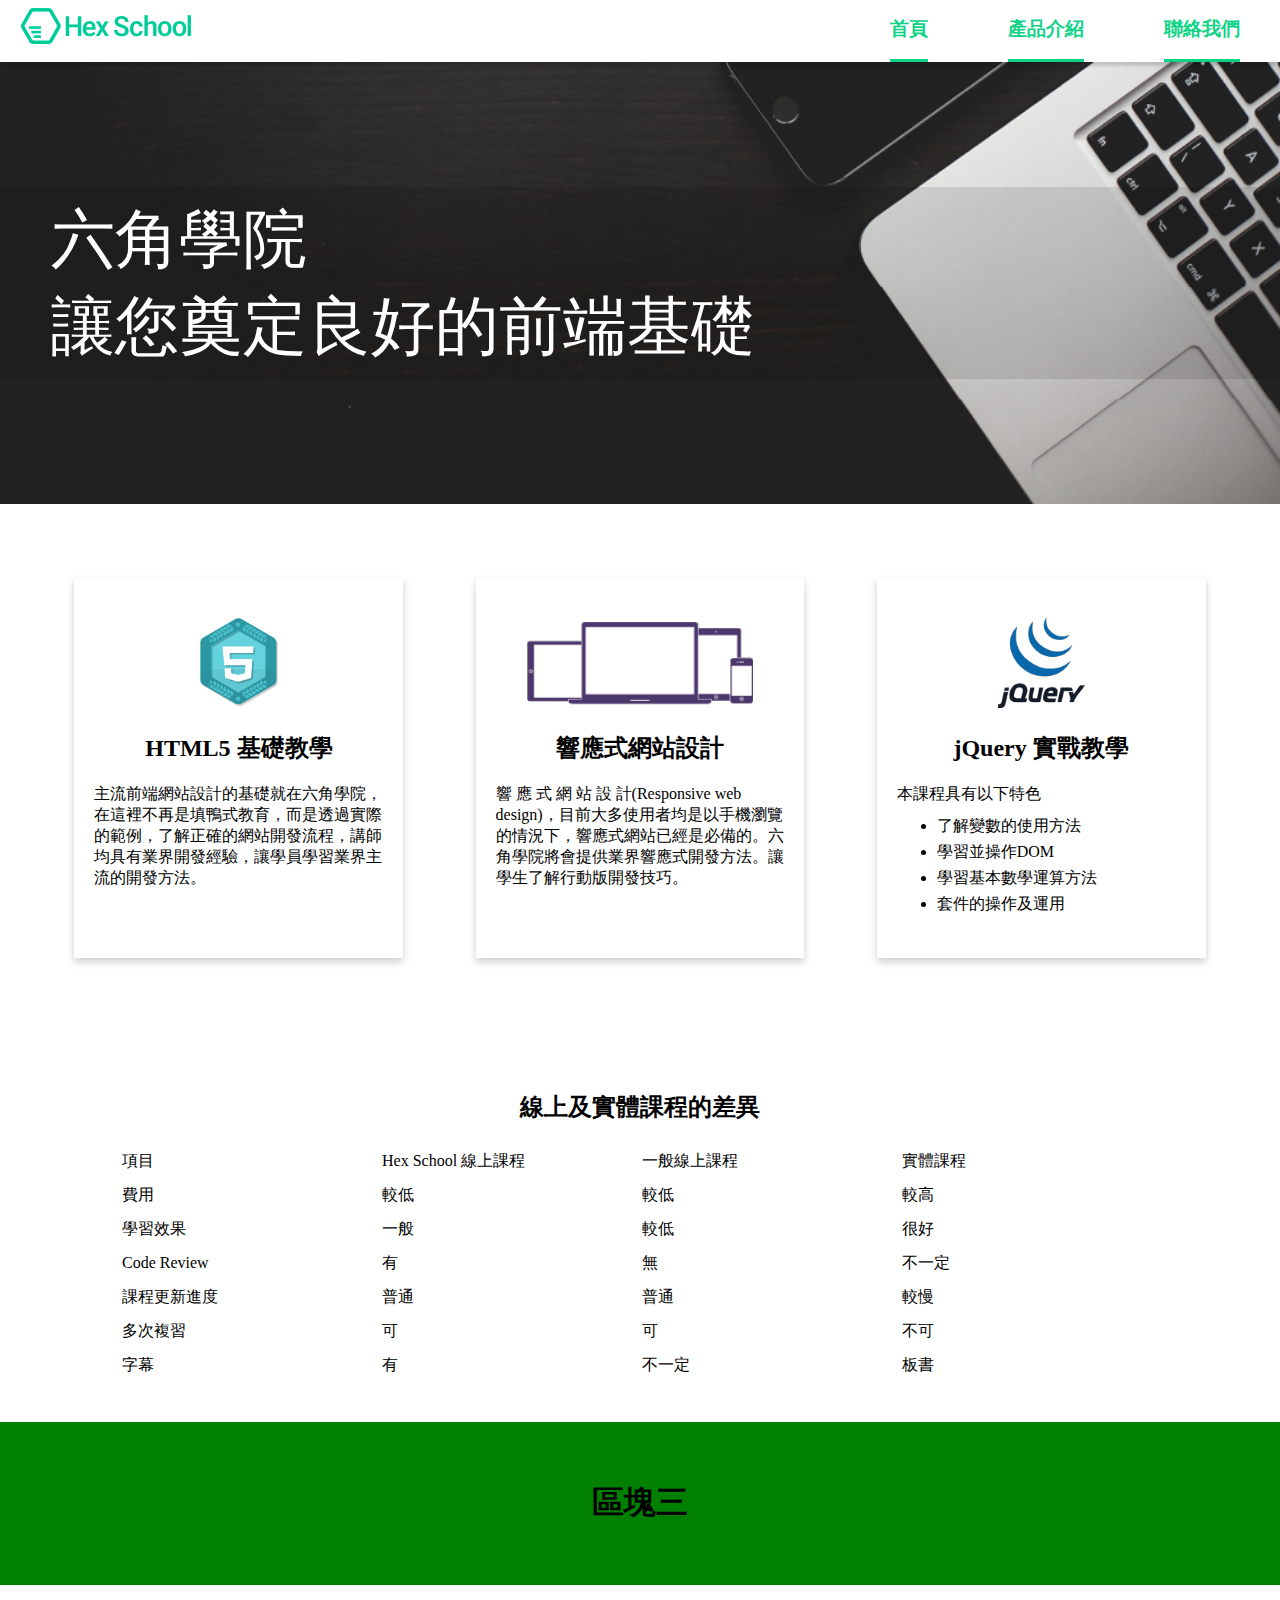
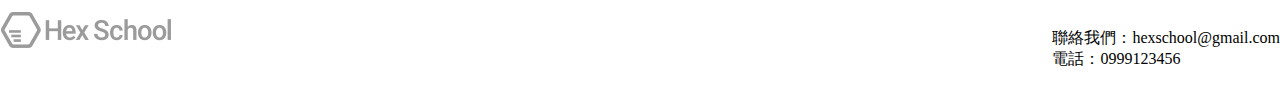
==== HTMLCSSweb/index.html @ efab4167 "Add files via upload" ====
<!DOCTYPE html>
<html>
<head>
	<title>index</title>
    <link rel="stylesheet" type="text/css" href="./css/style.css">
    <title>Personal blog</title>
    <meta charset="utf-8">
</head>
<body>
    <div class="wrapper">
        <div class="content">
            <div class="navbar">
                <span class="nav_content_center">
                    <img src="./img/logo.png">
                </span>
                <span style="float: right;" class="nav_content_center">
                    <ul class="nav_li_padding">
                        <li class="nav_li"><a href="#block1">
                            <h3>首頁</h3><div class="underline"></div>
                        </a></li>
                        <li class="nav_li"><a href="#block2">
                            <h3>產品介紹</h3><div class="underline"></div>
                        </a></li>
                        <li class="nav_li"><a href="#block3">
                            <h3>聯絡我們</h3><div class="underline"></div>
                        </a></li>
                        
                    </ul>
                </span>
            </div>


            <div class="frontIMG">
                <img src="./img/banner.png" width="100%">
                <div class="frontWord-bg"></div>
                <h1 class="frontWord">六角學院<br>讓您奠定良好的前端基礎</h1>
            </div>

            <div id="block1" class="contentblock">
                <div class="card">
                    <img src="./img/html.png" class="cardimg">
                    <div class="container">
                        <h2>HTML5 基礎教學</h2>
                        <p>主流前端網站設計的基礎就在六角學院，在這裡不再是填鴨式教育，而是透過實際的範例，了解正確的網站開發流程，講師均具有業界開發經驗，讓學員學習業界主流的開發方法。</p>
                    </div>
                </div>
                <div class="card">
                    <img src="./img/rwd.png" class="cardimg">
                    <div class="container">
                        <h2>響應式網站設計</h2>
                        <p>響 應 式 網 站 設 計(Responsive web design)，目前大多使用者均是以手機瀏覽的情況下，響應式網站已經是必備的。六角學院將會提供業界響應式開發方法。讓學生了解行動版開發技巧。</p>    
                    </div>
                </div>
                <div class="card">
                    <img src="./img/jQuery.png" class="cardimg">
                    <div class="container">
                        <h2>jQuery 實戰教學</h2>
                        <p>本課程具有以下特色</p>
                        <ul class="jqueryul">
                            <li><p>了解變數的使用方法</p></li>
                            <li><p>學習並操作DOM</p></li>
                            <li><p>學習基本數學運算方法</p></li>
                            <li><p>套件的操作及運用</p></li>
                        </ul>
                    </div>
                </div>
            </div>

            <div id="block2" class="contentblock">
                <div class="container">
                    <h2>線上及實體課程的差異</h2>
                    <table>
                        <thead>
                            <tr>
                                <td>項目</td>
                                <td>Hex School 線上課程</td>
                                <td>一般線上課程</td>
                                <td>實體課程</td>
                            </tr>
                        </thead>
                        <tbody>
                            <tr>
                                <td>費用</td>
                                <td>較低</td>
                                <td>較低</td>
                                <td>較高</td>
                            </tr>
                            <tr>
                                <td>學習效果</td>
                                <td>一般</td>
                                <td>較低</td>
                                <td>很好</td>
                            </tr>
                            <tr>
                                <td>Code Review</td>
                                <td>有</td>
                                <td>無</td>
                                <td>不一定</td>
                            </tr>
                            <tr>
                                <td>課程更新進度</td>
                                <td>普通</td>
                                <td>普通</td>
                                <td>較慢</td>
                            </tr>
                            <tr>
                                <td>多次複習</td>
                                <td>可</td>
                                <td>可</td>
                                <td>不可</td>
                            </tr>
                            <tr>
                                <td>字幕</td>
                                <td>有</td>
                                <td>不一定</td>
                                <td>板書</td>
                            </tr>
                        </tbody>
                    </table>
                </div>
            </div>
            
            <div id="block3" class="contentblock">
                <h1>區塊三</h1>
            </div>
            <div class="contentblock"></div>
        </div>    <!-- content -->
    </div>    <!-- wrapper -->

    <footer class="footer">
        <img src="./img/footerLogo.png" alt="footerLogo" style="float:left;">
        <div style="float:right; text-align:left;">
            <p>聯絡我們：hexschool@gmail.com<br>電話：0999123456</p>
        </div>
    </footer>

</body>
</html>
---- HTMLCSSweb/css/style.css ----
html, body {
    height: 100%; /*外層高度100%*/
    margin: 0;
}
.wrapper {
    min-height: 100%; /*外層高度100%*/
    margin-bottom: -50px; /*隨footer高度需做調整*/
}
.contant{
    padding-bottom: 50px; /*避免文字超出瀏覽器時，內容區塊不會和footer打架*/
}
.navbar{
    height: 62px;
}
.navbar *{
    display: inline;
}
.nav_content_center >ul{
    display: flex;
    align-items: center;
}
.nav_li_padding > li{
    padding: 0px 2.5em;
}
.nav_li>a{
    color: rgb(14, 211, 135);
}
.nav_li>a:hover{
    color: rgb(161, 223, 199);
}
.underline{
    display: block;
    transform:translate(0px, 17px);
    height: 3px;
    width: 100%;
    background-color: rgb(14, 211, 135);
}
.nav_li > a{
    text-decoration:none;
}
.frontIMG{
  position: relative;
  z-index:10;
  display: flex;
  justify-content: center;            
  align-items: center;   
}
.frontWord-bg{
    width: 100%;
    height: 15vw;
    position: absolute;
    z-index:11;
    background-color: black;
    opacity: 0.1;
}
.frontWord{
    position: absolute;
    z-index:12;
    left: 0%;
    text-align: left;
    color: white;
    padding: 4%;
    font-size: 4em;
    font-weight: 400;
}

.contentblock{
    text-align: center;
    padding: 3%;
    display: flex;
    justify-content: center;
    align-items: center;
}
.card {
    width: 30%;
    height: 300px;
    margin: 3%;
    padding: 40px 20px ;
    box-shadow: 0 4px 8px 0 rgba(0,0,0,0.2);
    transition: 0.3s;
}
.cardimg{
    height: 30%;
}
.container>p{
    text-align: left;
}
#block1 >.card{
    display: inline-block;
}
.jqueryul>li{
    padding: 0px;
    text-align: left;
    line-height: 10px;
}
td{
    width: 20vw;
    height: 30px;
    text-align: left;
}
#block3{
    background-color: green;
}

.footer{
    height: 50px; /*設定footer本身高度*/
}
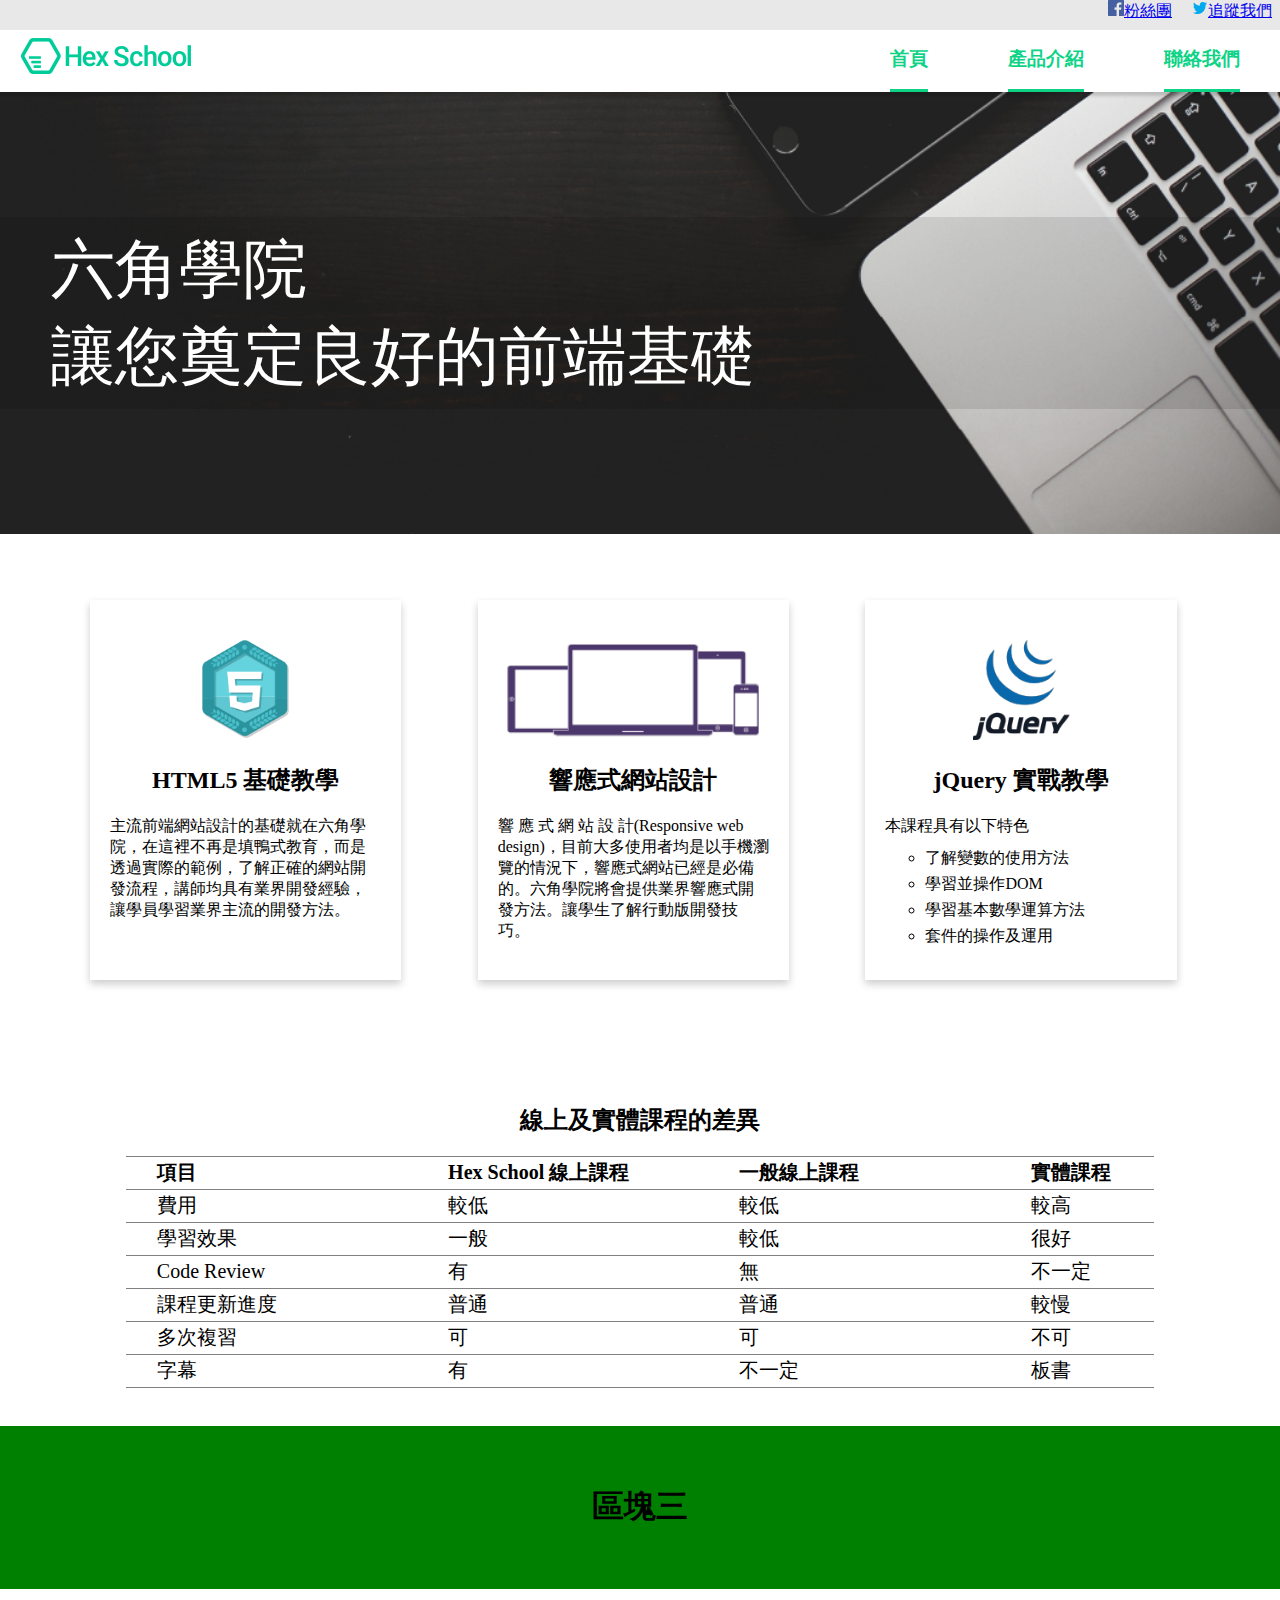
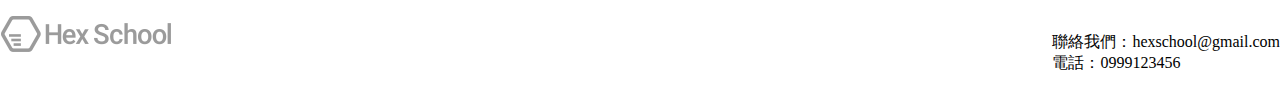
==== commit 4ce54401: "" ====
--- a/HTMLCSSweb/index.html
+++ b/HTMLCSSweb/index.html
@@ -9,6 +9,14 @@
 <body>
     <div class="wrapper">
         <div class="content">
+            <div class="navbartop">
+                <span style="float: right;">
+                    <ul class="navtop_li_padding">
+                        <li class="navtop_li"><a href="#"><img src="./img/facebookIcon.png"><p>粉絲團</p></a></li>
+                        <li class="navtop_li"><a href="#"><img src="./img/twitterIcon.png"><p>追蹤我們</p></a></li>
+                    </ul>
+                </span>
+            </div>
             <div class="navbar">
                 <span class="nav_content_center">
                     <img src="./img/logo.png">
@@ -37,45 +45,50 @@
             </div>
 
             <div id="block1" class="contentblock">
-                <div class="card">
-                    <img src="./img/html.png" class="cardimg">
-                    <div class="container">
-                        <h2>HTML5 基礎教學</h2>
-                        <p>主流前端網站設計的基礎就在六角學院，在這裡不再是填鴨式教育，而是透過實際的範例，了解正確的網站開發流程，講師均具有業界開發經驗，讓學員學習業界主流的開發方法。</p>
-                    </div>
-                </div>
-                <div class="card">
-                    <img src="./img/rwd.png" class="cardimg">
-                    <div class="container">
-                        <h2>響應式網站設計</h2>
-                        <p>響 應 式 網 站 設 計(Responsive web design)，目前大多使用者均是以手機瀏覽的情況下，響應式網站已經是必備的。六角學院將會提供業界響應式開發方法。讓學生了解行動版開發技巧。</p>    
-                    </div>
-                </div>
-                <div class="card">
-                    <img src="./img/jQuery.png" class="cardimg">
-                    <div class="container">
-                        <h2>jQuery 實戰教學</h2>
-                        <p>本課程具有以下特色</p>
-                        <ul class="jqueryul">
-                            <li><p>了解變數的使用方法</p></li>
-                            <li><p>學習並操作DOM</p></li>
-                            <li><p>學習基本數學運算方法</p></li>
-                            <li><p>套件的操作及運用</p></li>
-                        </ul>
-                    </div>
-                </div>
+                <ul class="block1_ul">
+                    <li>
+                        <div class="card">
+                            <img src="./img/html.png" class="cardimg">
+                            <h2>HTML5 基礎教學</h2>
+                            <p>主流前端網站設計的基礎就在六角學院，在這裡不再是填鴨式教育，而是透過實際的範例，了解正確的網站開發流程，講師均具有業界開發經驗，讓學員學習業界主流的開發方法。</p>
+                        </div>
+                    </li>
+                    <li>
+                        <div class="card">
+                            <img src="./img/rwd.png" class="cardimg">
+                            <h2>響應式網站設計</h2>
+                            <p>響 應 式 網 站 設 計(Responsive web design)，目前大多使用者均是以手機瀏覽的情況下，響應式網站已經是必備的。六角學院將會提供業界響應式開發方法。讓學生了解行動版開發技巧。</p>
+                        </div>
+                    </li>
+                    <li>
+                        <div class="card">
+                            <img src="./img/jQuery.png" class="cardimg">
+                            <h2>jQuery 實戰教學</h2>
+                            <p>本課程具有以下特色</p>
+                            <ul class="jqueryul">
+                                <li><p>了解變數的使用方法</p></li>
+                                <li><p>學習並操作DOM</p></li>
+                                <li><p>學習基本數學運算方法</p></li>
+                                <li><p>套件的操作及運用</p></li>
+                            </ul>
+                        </div>
+                    </li>
+                </ul>
+
+
             </div>
 
             <div id="block2" class="contentblock">
                 <div class="container">
                     <h2>線上及實體課程的差異</h2>
-                    <table>
+                    <table rules="rows">
                         <thead>
-                            <tr>
+                            <tr></tr>
+                            <tr style="font-weight: 600;">
                                 <td>項目</td>
                                 <td>Hex School 線上課程</td>
                                 <td>一般線上課程</td>
-                                <td>實體課程</td>
+                                <td class="td_last">實體課程</td>
                             </tr>
                         </thead>
                         <tbody>
@@ -115,6 +128,7 @@
                                 <td>不一定</td>
                                 <td>板書</td>
                             </tr>
+                            <tr></tr>
                         </tbody>
                     </table>
                 </div>
--- a/HTMLCSSweb/css/style.css
+++ b/HTMLCSSweb/css/style.css
@@ -9,21 +9,29 @@
 .contant{
     padding-bottom: 50px; /*避免文字超出瀏覽器時，內容區塊不會和footer打架*/
 }
+.navbartop{
+    height: 30px;
+    background-color: rgba(203, 203, 203, 0.45);
+}
 .navbar{
     height: 62px;
 }
-.navbar *{
+.navbar *, .navbartop *{
     display: inline;
 }
 .nav_content_center >ul{
     display: flex;
     align-items: center;
 }
+.navtop_li_padding > li{
+    padding: 0px 0.5em;
+}
 .nav_li_padding > li{
     padding: 0px 2.5em;
 }
 .nav_li>a{
     color: rgb(14, 211, 135);
+    text-decoration:none;
 }
 .nav_li>a:hover{
     color: rgb(161, 223, 199);
@@ -34,9 +42,6 @@
     height: 3px;
     width: 100%;
     background-color: rgb(14, 211, 135);
-}
-.nav_li > a{
-    text-decoration:none;
 }
 .frontIMG{
   position: relative;
@@ -63,7 +68,6 @@
     font-size: 4em;
     font-weight: 400;
 }
-
 .contentblock{
     text-align: center;
     padding: 3%;
@@ -71,22 +75,25 @@
     justify-content: center;
     align-items: center;
 }
+.block1_ul{
+    display: grid;
+    grid-template-columns: repeat(3, 1fr);
+}
+.block1_ul > li{
+    display: inline;
+}
 .card {
-    width: 30%;
+    width: 70%;
     height: 300px;
     margin: 3%;
     padding: 40px 20px ;
     box-shadow: 0 4px 8px 0 rgba(0,0,0,0.2);
-    transition: 0.3s;
+}
+.card p{
+    text-align: left;
 }
 .cardimg{
-    height: 30%;
-}
-.container>p{
-    text-align: left;
-}
-#block1 >.card{
-    display: inline-block;
+    height: 100px;
 }
 .jqueryul>li{
     padding: 0px;
@@ -97,6 +104,15 @@
     width: 20vw;
     height: 30px;
     text-align: left;
+    font-size: 1.25em;
+    padding-left: 3%;
+}
+tbody td{
+    font-weight: 300;
+}
+
+.td_last{
+    width: 15%;
 }
 #block3{
     background-color: green;
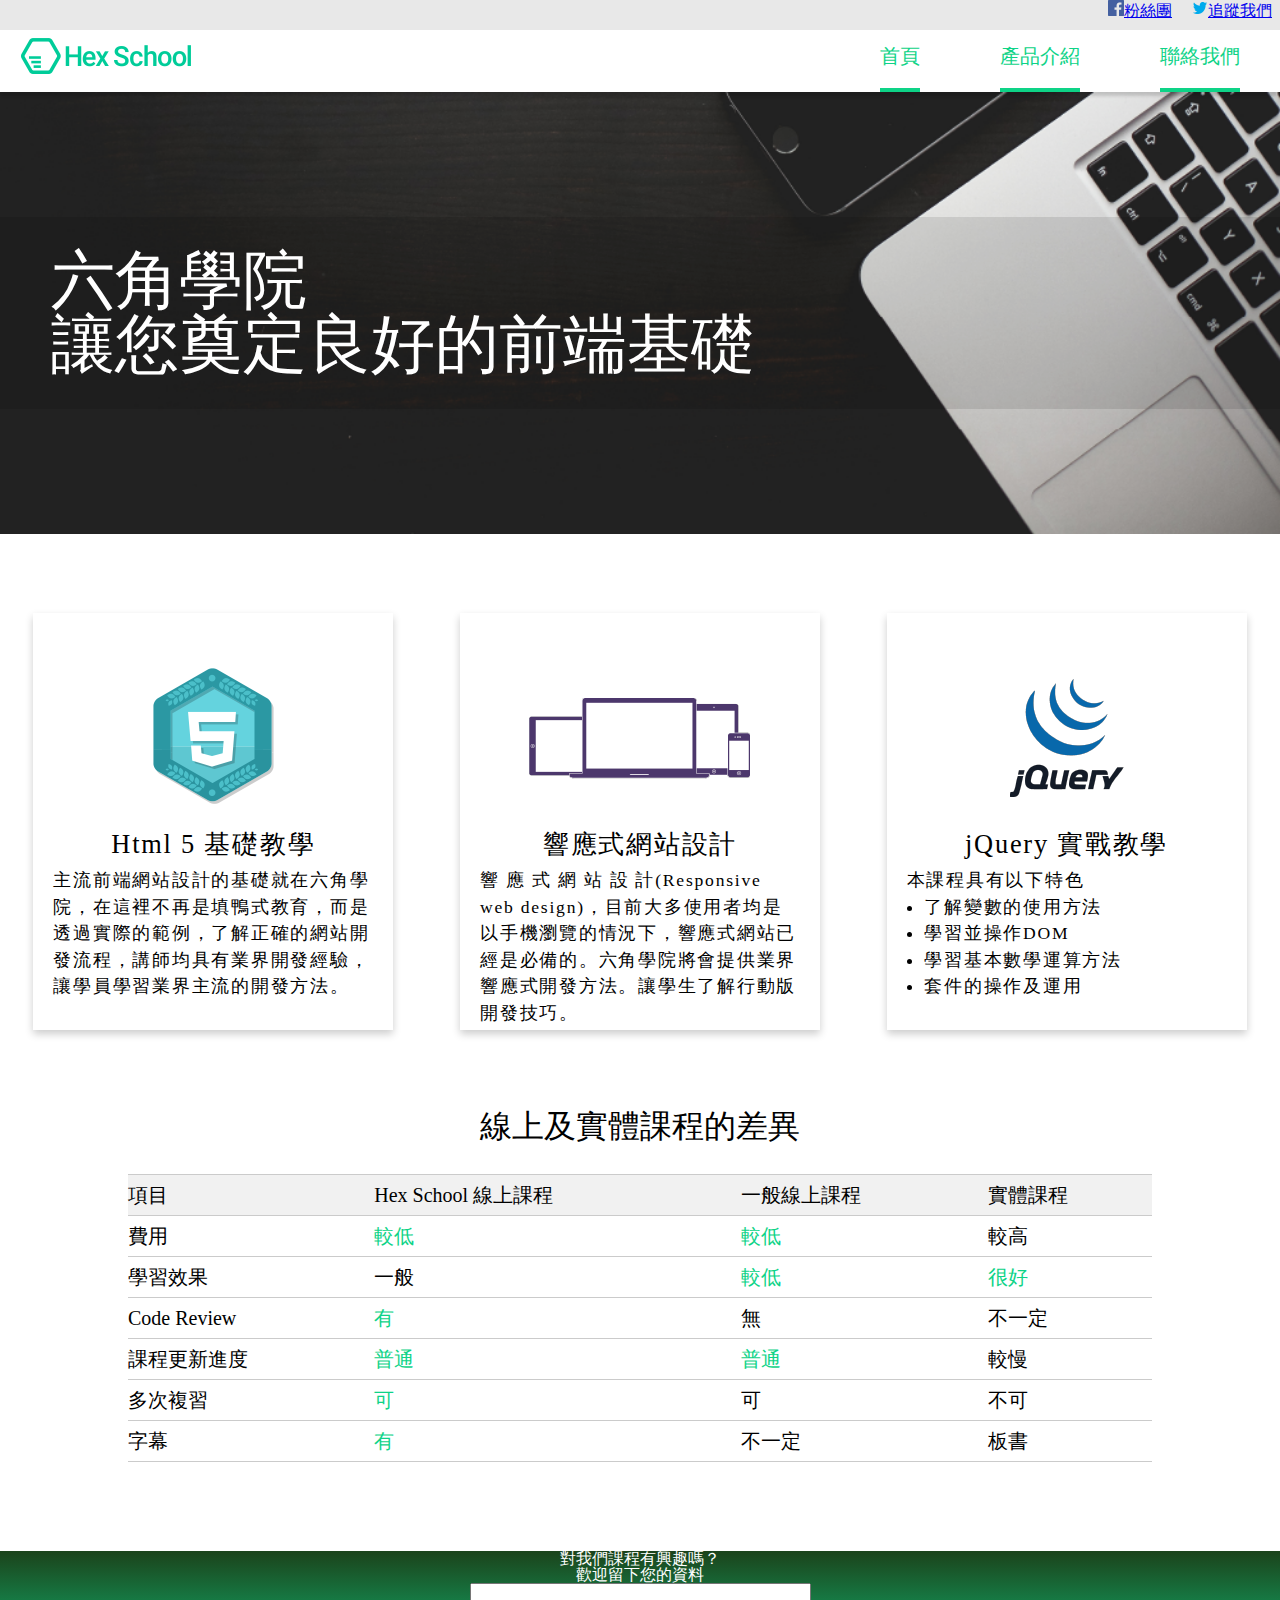
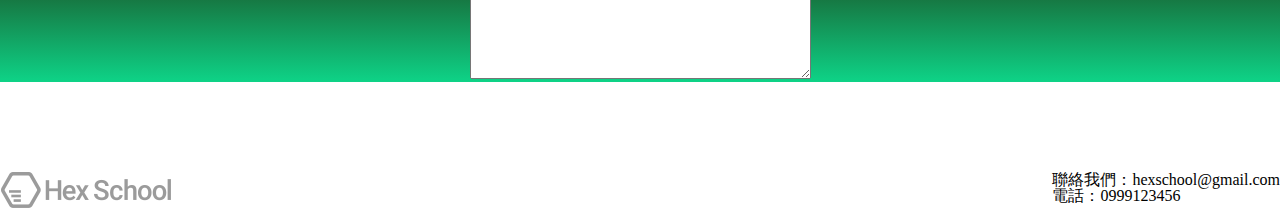
==== commit 068b6cd6: "" ====
--- a/HTMLCSSweb/index.html
+++ b/HTMLCSSweb/index.html
@@ -38,32 +38,32 @@
             </div>
 
 
-            <div class="frontIMG">
+            <div class="frontIMG blockmarginbuttom">
                 <img src="./img/banner.png" width="100%">
                 <div class="frontWord-bg"></div>
                 <h1 class="frontWord">六角學院<br>讓您奠定良好的前端基礎</h1>
             </div>
 
-            <div id="block1" class="contentblock">
+            <div id="block1" class="contentblock blockmarginbuttom">
                 <ul class="block1_ul">
-                    <li>
-                        <div class="card">
-                            <img src="./img/html.png" class="cardimg">
-                            <h2>HTML5 基礎教學</h2>
+                    <li class="card">
+                        <img src="./img/html.png" class="cardimg">
+                        <div class="block1_ul_content">
+                            <h2 class="block1_ul_title">Html 5 基礎教學</h2>
                             <p>主流前端網站設計的基礎就在六角學院，在這裡不再是填鴨式教育，而是透過實際的範例，了解正確的網站開發流程，講師均具有業界開發經驗，讓學員學習業界主流的開發方法。</p>
                         </div>
                     </li>
-                    <li>
-                        <div class="card">
-                            <img src="./img/rwd.png" class="cardimg">
-                            <h2>響應式網站設計</h2>
+                    <li class="card">
+                        <img src="./img/rwd.png" class="cardimg">
+                        <div class="block1_ul_content">
+                            <h2 class="block1_ul_title">響應式網站設計</h2>
                             <p>響 應 式 網 站 設 計(Responsive web design)，目前大多使用者均是以手機瀏覽的情況下，響應式網站已經是必備的。六角學院將會提供業界響應式開發方法。讓學生了解行動版開發技巧。</p>
                         </div>
                     </li>
-                    <li>
-                        <div class="card">
-                            <img src="./img/jQuery.png" class="cardimg">
-                            <h2>jQuery 實戰教學</h2>
+                    <li class="card">
+                        <img src="./img/jQuery.png" class="cardimg">
+                        <div class="block1_ul_content">
+                            <h2 class="block1_ul_title">jQuery 實戰教學</h2>
                             <p>本課程具有以下特色</p>
                             <ul class="jqueryul">
                                 <li><p>了解變數的使用方法</p></li>
@@ -74,70 +74,66 @@
                         </div>
                     </li>
                 </ul>
-
-
             </div>
 
-            <div id="block2" class="contentblock">
-                <div class="container">
-                    <h2>線上及實體課程的差異</h2>
-                    <table rules="rows">
-                        <thead>
-                            <tr></tr>
-                            <tr style="font-weight: 600;">
-                                <td>項目</td>
-                                <td>Hex School 線上課程</td>
-                                <td>一般線上課程</td>
-                                <td class="td_last">實體課程</td>
-                            </tr>
-                        </thead>
-                        <tbody>
-                            <tr>
-                                <td>費用</td>
-                                <td>較低</td>
-                                <td>較低</td>
-                                <td>較高</td>
-                            </tr>
-                            <tr>
-                                <td>學習效果</td>
-                                <td>一般</td>
-                                <td>較低</td>
-                                <td>很好</td>
-                            </tr>
-                            <tr>
-                                <td>Code Review</td>
-                                <td>有</td>
-                                <td>無</td>
-                                <td>不一定</td>
-                            </tr>
-                            <tr>
-                                <td>課程更新進度</td>
-                                <td>普通</td>
-                                <td>普通</td>
-                                <td>較慢</td>
-                            </tr>
-                            <tr>
-                                <td>多次複習</td>
-                                <td>可</td>
-                                <td>可</td>
-                                <td>不可</td>
-                            </tr>
-                            <tr>
-                                <td>字幕</td>
-                                <td>有</td>
-                                <td>不一定</td>
-                                <td>板書</td>
-                            </tr>
-                            <tr></tr>
-                        </tbody>
-                    </table>
+            <div id="block2" class="contentblock blockmarginbuttom">
+                <h1 class="block2_title">線上及實體課程的差異</h1>
+                <table class="block2_table">
+                    <thead class="block2_table_thead">
+                        <tr>
+                            <td>項目</td>
+                            <td>Hex School 線上課程</td>
+                            <td>一般線上課程</td>
+                            <td class="td_4">實體課程</td>
+                        </tr>
+                    </thead>
+                    <tbody class="block2_table_tbody">
+                        <tr>
+                            <td>費用</td>
+                            <td class="wordGreen">較低</td>
+                            <td class="wordGreen">較低</td>
+                            <td>較高</td>
+                        </tr>
+                        <tr>
+                            <td>學習效果</td>
+                            <td>一般</td>
+                            <td class="wordGreen">較低</td>
+                            <td class="wordGreen">很好</td>
+                        </tr>
+                        <tr>
+                            <td>Code Review</td>
+                            <td class="wordGreen">有</td>
+                            <td>無</td>
+                            <td>不一定</td>
+                        </tr>
+                        <tr>
+                            <td>課程更新進度</td>
+                            <td class="wordGreen">普通</td>
+                            <td class="wordGreen">普通</td>
+                            <td>較慢</td>
+                        </tr>
+                        <tr>
+                            <td>多次複習</td>
+                            <td class="wordGreen">可</td>
+                            <td>可</td>
+                            <td>不可</td>
+                        </tr>
+                        <tr>
+                            <td>字幕</td>
+                            <td class="wordGreen">有</td>
+                            <td>不一定</td>
+                            <td>板書</td>
+                        </tr>
+                    </tbody>
+                </table>
+            </div>
+            
+            <div id="block3" class="contentblock blockmarginbuttom">
+                <h1 id="block3_title">對我們課程有興趣嗎？<br>歡迎留下您的資料</h1>
+                <div>
+                    <textarea name="mytext" rows="6" cols="40" required></textarea>
                 </div>
             </div>
-            
-            <div id="block3" class="contentblock">
-                <h1>區塊三</h1>
-            </div>
-            <div class="contentblock"></div>
         </div>    <!-- content -->
     </div>    <!-- wrapper -->
 
--- a/HTMLCSSweb/css/style.css
+++ b/HTMLCSSweb/css/style.css
@@ -1,14 +1,64 @@
+
+/*---------------------------------------- css reset ----------------------------------------*/
+html, body, div, span, applet, object, iframe,
+h1, h2, h3, h4, h5, h6, p, blockquote, pre,
+a, abbr, acronym, address, big, cite, code,
+del, dfn, em, img, ins, kbd, q, s, samp,
+small, strike, strong, sub, sup, tt, var,
+b, u, i, center,
+dl, dt, dd, ol, ul, li,
+fieldset, form, label, legend,
+table, caption, tbody, tfoot, thead, tr, th, td,
+article, aside, canvas, details, embed, 
+figure, figcaption, footer, header, hgroup, 
+menu, nav, output, ruby, section, summary,
+time, mark, audio, video {
+	margin: 0;
+	padding: 0;
+	border: 0;
+	font-size: 100%;
+	font: inherit;
+	vertical-align: baseline;
+}
+/* HTML5 display-role reset for older browsers */
+article, aside, details, figcaption, figure, 
+footer, header, hgroup, menu, nav, section {
+	display: block;
+}
+body {
+	line-height: 1;
+}
+ol, ul {
+	list-style: none;
+}
+blockquote, q {
+	quotes: none;
+}
+blockquote:before, blockquote:after,
+q:before, q:after {
+	content: '';
+	content: none;
+}
+table {
+	border-collapse: collapse;
+	border-spacing: 0;
+}
+
+/*---------------------------------------- wrapper set ----------------------------------------*/
 html, body {
     height: 100%; /*外層高度100%*/
     margin: 0;
 }
 .wrapper {
+    width: 100%;
     min-height: 100%; /*外層高度100%*/
-    margin-bottom: -50px; /*隨footer高度需做調整*/
 }
 .contant{
+    width: 100%;
     padding-bottom: 50px; /*避免文字超出瀏覽器時，內容區塊不會和footer打架*/
 }
+
+/*---------------------------------------- nav ----------------------------------------*/
 .navbartop{
     height: 30px;
     background-color: rgba(203, 203, 203, 0.45);
@@ -19,7 +69,7 @@
 .navbar *, .navbartop *{
     display: inline;
 }
-.nav_content_center >ul{
+.nav_content_center > ul{
     display: flex;
     align-items: center;
 }
@@ -27,7 +77,8 @@
     padding: 0px 0.5em;
 }
 .nav_li_padding > li{
-    padding: 0px 2.5em;
+    font-size: 1.25em;
+    padding: 0.8em 2em;
 }
 .nav_li>a{
     color: rgb(14, 211, 135);
@@ -38,11 +89,16 @@
 }
 .underline{
     display: block;
-    transform:translate(0px, 17px);
-    height: 3px;
+    transform:translate(0px, 22px);
+    height: 4px;
     width: 100%;
     background-color: rgb(14, 211, 135);
 }
+.blockmarginbuttom{
+    margin-bottom: 7vw;
+}
+
+/*---------------------------------------- front img ----------------------------------------*/
 .frontIMG{
   position: relative;
   z-index:10;
@@ -70,52 +126,86 @@
 }
 .contentblock{
     text-align: center;
-    padding: 3%;
-    display: flex;
-    justify-content: center;
-    align-items: center;
-}
+    display: grid;
+}
+
+/*---------------------------------------- block 1 ----------------------------------------*/
 .block1_ul{
+    align-self: center; 
+    justify-self: center;
     display: grid;
     grid-template-columns: repeat(3, 1fr);
-}
-.block1_ul > li{
-    display: inline;
+    grid-auto-rows: minmax(100px, auto);
 }
 .card {
-    width: 70%;
-    height: 300px;
-    margin: 3%;
+    align-self: center; 
+    justify-self: center;
+    display: grid;
+    grid-auto-rows: 50%;
+    width: 75%;
+    height: 85%;
     padding: 40px 20px ;
     box-shadow: 0 4px 8px 0 rgba(0,0,0,0.2);
 }
-.card p{
+.cardimg{
+    align-self: center; 
+    justify-self: center;
+    max-height: 90%;
+    max-width: 90%;
+}
+.block1_ul_title{
+    padding: 3%;
+    font-size: 1.5em;
+    text-align: center;
+}
+.block1_ul_content{
     text-align: left;
-}
-.cardimg{
-    height: 100px;
+    font-size: 1.1em;
+    letter-spacing: 0.1em;
+    line-height: 1.5em;
 }
 .jqueryul>li{
-    padding: 0px;
+    margin-left: 1em;
+    list-style-type:disc;
+}
+
+/*---------------------------------------- block 2 ----------------------------------------*/
+.block2_title{
+    align-self: center; 
+    justify-self: center;
+    font-size: 2em;
+    margin-bottom: 2.5vw;
+}
+.block2_table{
+    align-self: center; 
+    justify-self: center;
+    width: 80%;
+    line-height: 2em;
+    font-size: 1.25em;
     text-align: left;
-    line-height: 10px;
-}
-td{
-    width: 20vw;
-    height: 30px;
-    text-align: left;
-    font-size: 1.25em;
-    padding-left: 3%;
-}
-tbody td{
-    font-weight: 300;
-}
-
-.td_last{
+}
+.block2_table_thead{
+    font-weight: 500;
+    background-color: rgba(203, 203, 203, 0.269);
+}
+.block2_table_tbody{
+    font-weight: 400;
+}
+.block2_table tr{
+    border-top:1px #cbcbcb solid;border-bottom:1px #cbcbcb solid;
+}
+.wordGreen{
+    color: rgb(14, 211, 135);
+}
+/* .td_4{
     width: 15%;
-}
+} */
+/*---------------------------------------- block 3 ----------------------------------------*/
 #block3{
-    background-color: green;
+    background: linear-gradient(rgb(27, 67, 27), rgb(14, 211, 135));
+}
+#block3_title{
+    color: white;
 }
 
 .footer{
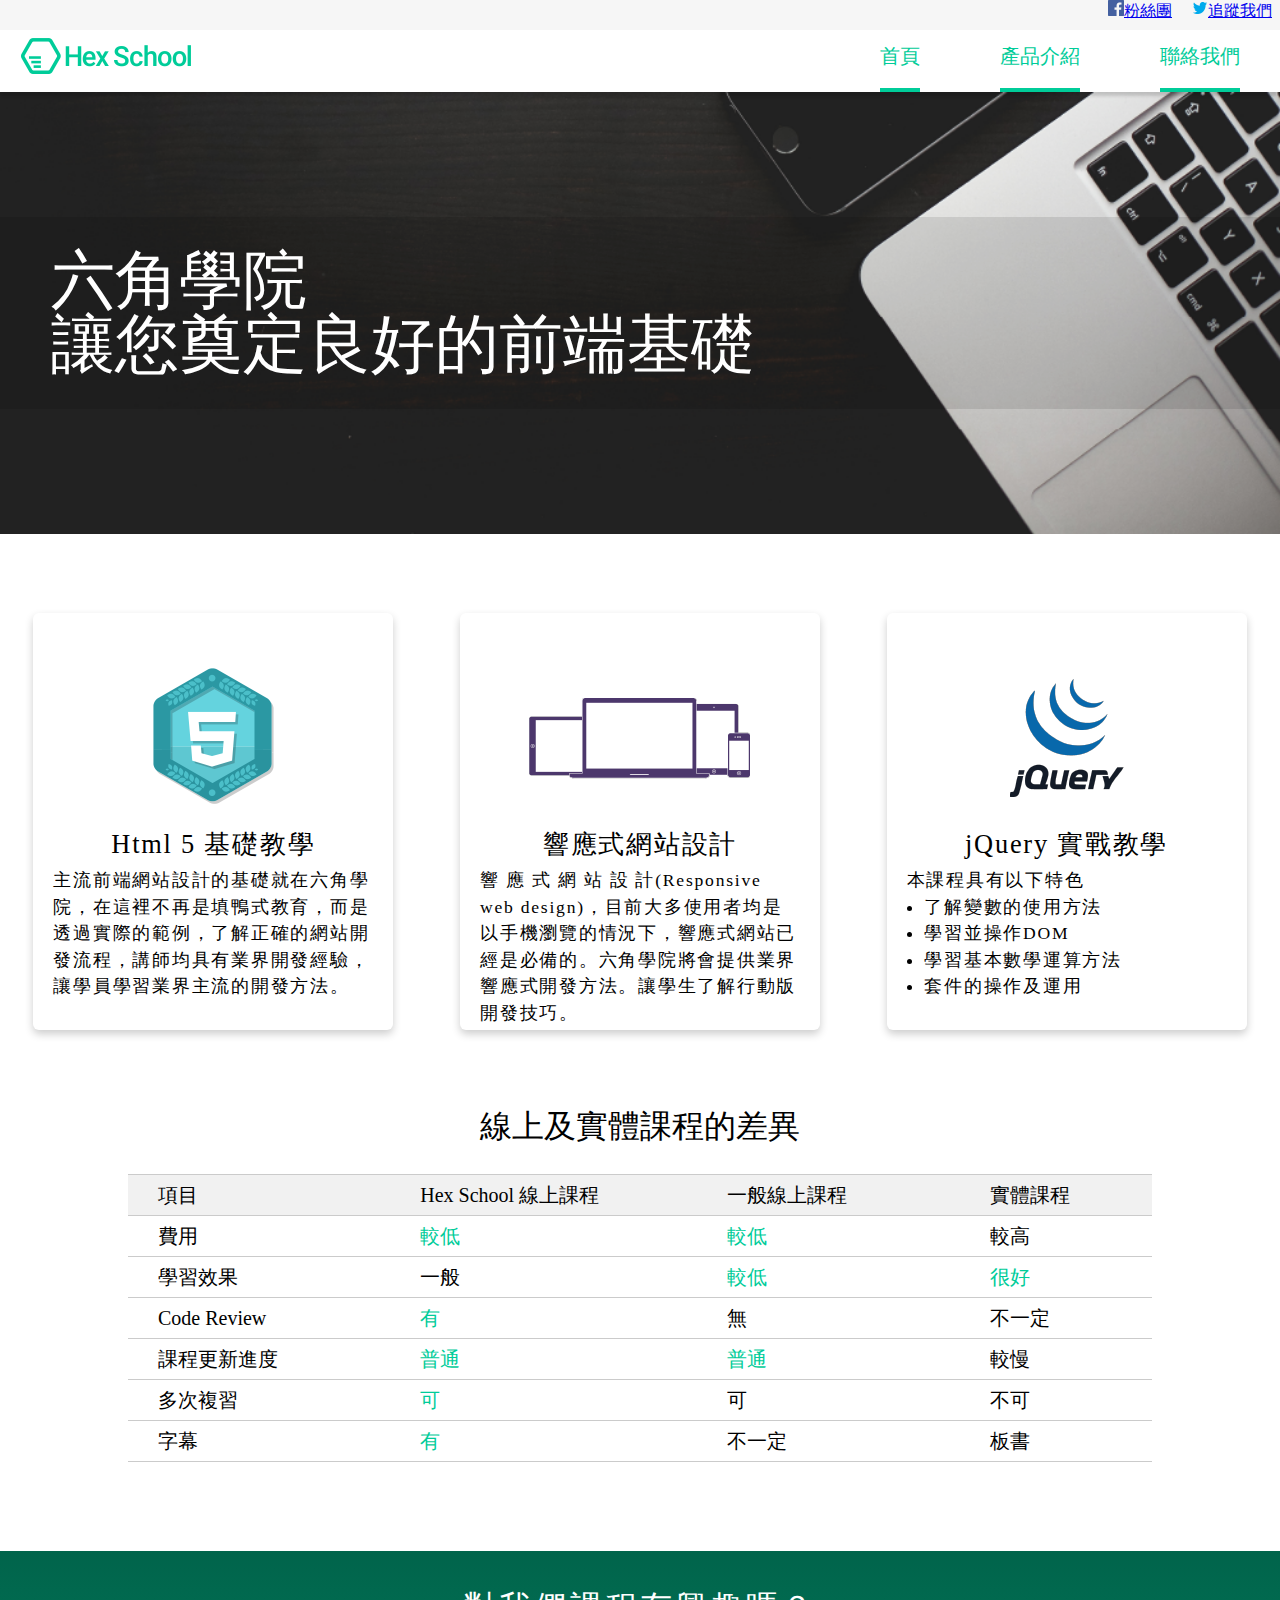
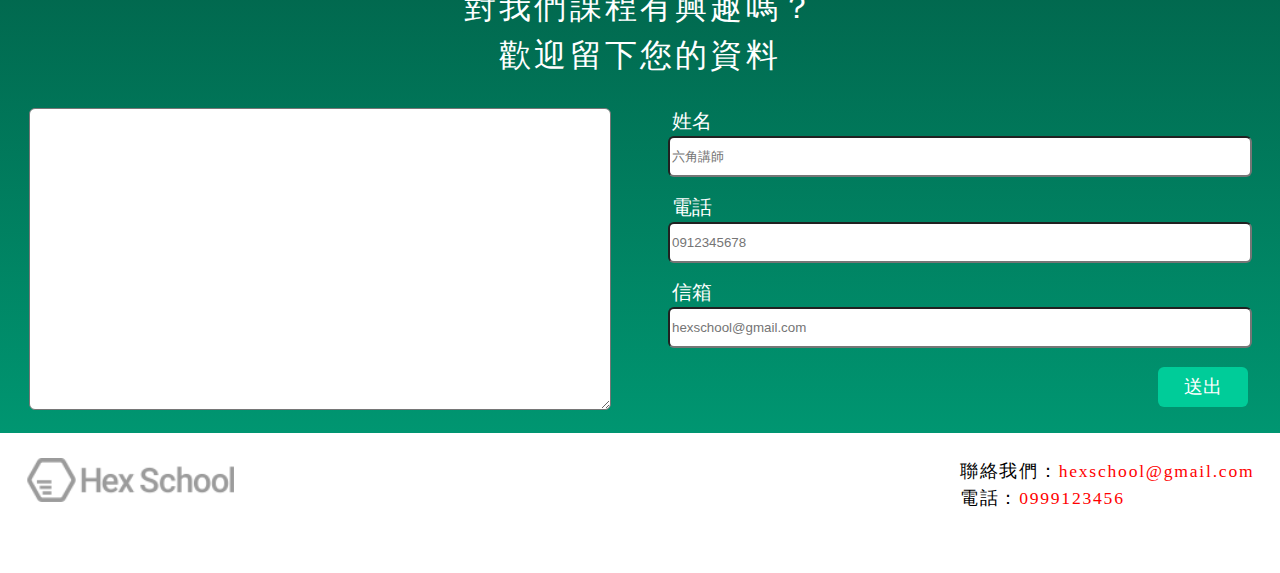
==== commit d02aa61c: "" ====
--- a/HTMLCSSweb/index.html
+++ b/HTMLCSSweb/index.html
@@ -46,21 +46,21 @@
 
             <div id="block1" class="contentblock blockmarginbuttom">
                 <ul class="block1_ul">
-                    <li class="card">
+                    <li class="card border-radius">
                         <img src="./img/html.png" class="cardimg">
                         <div class="block1_ul_content">
                             <h2 class="block1_ul_title">Html 5 基礎教學</h2>
                             <p>主流前端網站設計的基礎就在六角學院，在這裡不再是填鴨式教育，而是透過實際的範例，了解正確的網站開發流程，講師均具有業界開發經驗，讓學員學習業界主流的開發方法。</p>
                         </div>
                     </li>
-                    <li class="card">
+                    <li class="card border-radius">
                         <img src="./img/rwd.png" class="cardimg">
                         <div class="block1_ul_content">
                             <h2 class="block1_ul_title">響應式網站設計</h2>
                             <p>響 應 式 網 站 設 計(Responsive web design)，目前大多使用者均是以手機瀏覽的情況下，響應式網站已經是必備的。六角學院將會提供業界響應式開發方法。讓學生了解行動版開發技巧。</p>
                         </div>
                     </li>
-                    <li class="card">
+                    <li class="card border-radius">
                         <img src="./img/jQuery.png" class="cardimg">
                         <div class="block1_ul_content">
                             <h2 class="block1_ul_title">jQuery 實戰教學</h2>
@@ -77,70 +77,88 @@
             </div>
 
             <div id="block2" class="contentblock blockmarginbuttom">
-                <h1 class="block2_title">線上及實體課程的差異</h1>
+                <h1 id="block2_title">線上及實體課程的差異</h1>
                 <table class="block2_table">
                     <thead class="block2_table_thead">
                         <tr>
-                            <td>項目</td>
-                            <td>Hex School 線上課程</td>
-                            <td>一般線上課程</td>
-                            <td class="td_4">實體課程</td>
+                            <td><h3>項目</h3></td>
+                            <td class="td_2"><h3>Hex School 線上課程</h3></td>
+                            <td><h3>一般線上課程</h3></td>
+                            <td class="td_4"><h3>實體課程</h3></td>
                         </tr>
                     </thead>
                     <tbody class="block2_table_tbody">
                         <tr>
-                            <td>費用</td>
-                            <td class="wordGreen">較低</td>
-                            <td class="wordGreen">較低</td>
-                            <td>較高</td>
+                            <td><p>費用</p></td>
+                            <td class="wordGreen"><p>較低</p></td>
+                            <td class="wordGreen"><p>較低</p></td>
+                            <td><p>較高</p></td>
                         </tr>
                         <tr>
-                            <td>學習效果</td>
-                            <td>一般</td>
-                            <td class="wordGreen">較低</td>
-                            <td class="wordGreen">很好</td>
+                            <td><p>學習效果</p></td>
+                            <td><p>一般</p></td>
+                            <td class="wordGreen"><p>較低</p></td>
+                            <td class="wordGreen"><p>很好</p></td>
                         </tr>
                         <tr>
-                            <td>Code Review</td>
-                            <td class="wordGreen">有</td>
-                            <td>無</td>
-                            <td>不一定</td>
+                            <td><p>Code Review</p></td>
+                            <td class="wordGreen"><p>有</p></td>
+                            <td><p>無</p></td>
+                            <td><p>不一定</p></td>
                         </tr>
                         <tr>
-                            <td>課程更新進度</td>
-                            <td class="wordGreen">普通</td>
-                            <td class="wordGreen">普通</td>
-                            <td>較慢</td>
+                            <td><p>課程更新進度</p></td>
+                            <td class="wordGreen"><p>普通</p></td>
+                            <td class="wordGreen"><p>普通</p></td>
+                            <td><p>較慢</p></td>
                         </tr>
                         <tr>
-                            <td>多次複習</td>
-                            <td class="wordGreen">可</td>
-                            <td>可</td>
-                            <td>不可</td>
+                            <td><p>多次複習</p></td>
+                            <td class="wordGreen"><p>可</p></td>
+                            <td><p>可</p></td>
+                            <td><p>不可</p></td>
                         </tr>
                         <tr>
-                            <td>字幕</td>
-                            <td class="wordGreen">有</td>
-                            <td>不一定</td>
-                            <td>板書</td>
+                            <td><p>字幕</p></td>
+                            <td class="wordGreen"><p>有</p></td>
+                            <td><p>不一定</p></td>
+                            <td><p>板書</p></td>
                         </tr>
                     </tbody>
                 </table>
             </div>
             
-            <div id="block3" class="contentblock blockmarginbuttom">
+            <div id="block3" class="contentblock ">
                 <h1 id="block3_title">對我們課程有興趣嗎？<br>歡迎留下您的資料</h1>
-                <div>
-                    <textarea name="mytext" rows="6" cols="40" required></textarea>
-                </div>
+                <form action="" class="block3_form">
+                    <textarea id="block3_from_textarea" class="border-radius" name="" rows="" cols="" required></textarea>
+                    <div>
+                        <div class="block3_form_inputdiv">
+                            <label for="name">姓名</label>
+                            <input class="border-radius" type="text" name="name" placeholder="六角講師" required>
+                        </div>
+                        <div class="block3_form_inputdiv">
+                            <label for="phone">電話</label>
+                            <input class="border-radius" type="text" name="phone" placeholder="0912345678" required>
+                        </div>
+                        <div class="block3_form_inputdiv">
+                            <label for="email">信箱</label>
+                            <input class="border-radius" type="email" name="email" placeholder="hexschool@gmail.com" required>
+                        </div>
+                        <div >
+                            <input id="block3_form_subbmit" class="border-radius" type="submit" value="送出">
+                        </div>
+                    </div>
+                </form>
             </div>
         </div>    <!-- content -->
     </div>    <!-- wrapper -->
 
     <footer class="footer">
-        <img src="./img/footerLogo.png" alt="footerLogo" style="float:left;">
-        <div style="float:right; text-align:left;">
-            <p>聯絡我們：hexschool@gmail.com<br>電話：0999123456</p>
+        <img id="footerimg" src="./img/footerLogo.png" alt="footerLogo" style="float:left;">
+        <div id="footerword">
+            <p>聯絡我們：<span class="footer_word_red">hexschool@gmail.com</span></p>
+            <p>電話：<span class="footer_word_red">0999123456</span></p>
         </div>
     </footer>
 
--- a/HTMLCSSweb/css/style.css
+++ b/HTMLCSSweb/css/style.css
@@ -57,11 +57,14 @@
     width: 100%;
     padding-bottom: 50px; /*避免文字超出瀏覽器時，內容區塊不會和footer打架*/
 }
+.border-radius{
+    border-radius: 6px
+}
 
 /*---------------------------------------- nav ----------------------------------------*/
 .navbartop{
     height: 30px;
-    background-color: rgba(203, 203, 203, 0.45);
+    background-color: #f6f6f6;
 }
 .navbar{
     height: 62px;
@@ -81,7 +84,7 @@
     padding: 0.8em 2em;
 }
 .nav_li>a{
-    color: rgb(14, 211, 135);
+    color: #00cc99;
     text-decoration:none;
 }
 .nav_li>a:hover{
@@ -92,7 +95,7 @@
     transform:translate(0px, 22px);
     height: 4px;
     width: 100%;
-    background-color: rgb(14, 211, 135);
+    background-color: #00cc99;
 }
 .blockmarginbuttom{
     margin-bottom: 7vw;
@@ -170,7 +173,7 @@
 }
 
 /*---------------------------------------- block 2 ----------------------------------------*/
-.block2_title{
+#block2_title{
     align-self: center; 
     justify-self: center;
     font-size: 2em;
@@ -180,9 +183,6 @@
     align-self: center; 
     justify-self: center;
     width: 80%;
-    line-height: 2em;
-    font-size: 1.25em;
-    text-align: left;
 }
 .block2_table_thead{
     font-weight: 500;
@@ -194,22 +194,90 @@
 .block2_table tr{
     border-top:1px #cbcbcb solid;border-bottom:1px #cbcbcb solid;
 }
+.block2_table td{
+    text-align: left;
+    line-height: 2em;
+    font-size: 1.25em;
+}
+.block2_table h3 ,.block2_table p {
+    margin-left: 1.5em;
+}
 .wordGreen{
-    color: rgb(14, 211, 135);
-}
-/* .td_4{
-    width: 15%;
-} */
+    color: #00cc99;
+}
+.td_2{
+    width: 30%;
+}
+
 /*---------------------------------------- block 3 ----------------------------------------*/
 #block3{
-    background: linear-gradient(rgb(27, 67, 27), rgb(14, 211, 135));
+    background: linear-gradient(#01644b,#009671);
 }
 #block3_title{
-    color: white;
-}
-
+    font-size: 2em;
+    color: white;
+    padding: 1em;
+    letter-spacing: 0.1em;
+    line-height: 1.5em;
+}
+.block3_form{
+    display: grid;
+    grid-template-columns: repeat(2, 50%);
+    margin-bottom: 2vw;
+}
+#block3_from_textarea{
+    align-self: center; 
+    justify-self: center;
+    width:90%;
+    height: 100%;
+}
+.block3_form_inputdiv{
+    margin-bottom: 3%;
+}
+.block3_form_inputdiv label{
+    display: block;
+    color: white;
+    font-size: 1.25em;
+    font-weight: 500;
+    text-align: left;
+    margin-left: 5%;
+    margin-bottom: 5px;
+}
+.block3_form_inputdiv input{
+    width: 90%;
+    height: 35px;
+}
+
+#block3_form_subbmit{
+    border:0 none;
+    cursor:pointer;
+    background-color: #00cc99;
+    color: white;
+    font-size: 1.2em;
+    font-weight: 300;
+    width: 90px;
+    height: 40px;
+    float: right;
+    margin-right: 5%;
+}
+
+/*---------------------------------------- footer ----------------------------------------*/
 .footer{
-    height: 50px; /*設定footer本身高度*/
-}
-
-
+    height: 7vw; /*設定footer本身高度*/
+    padding: 2vw;
+}
+.footer_word_red{
+    color: red;
+}
+#footerimg{
+    width: 17%;
+}
+#footerword{
+    letter-spacing: 0.1em;
+    line-height: 1.5em;
+    float:right;
+    text-align:left;
+    font-size: 1.1em;
+}
+
+
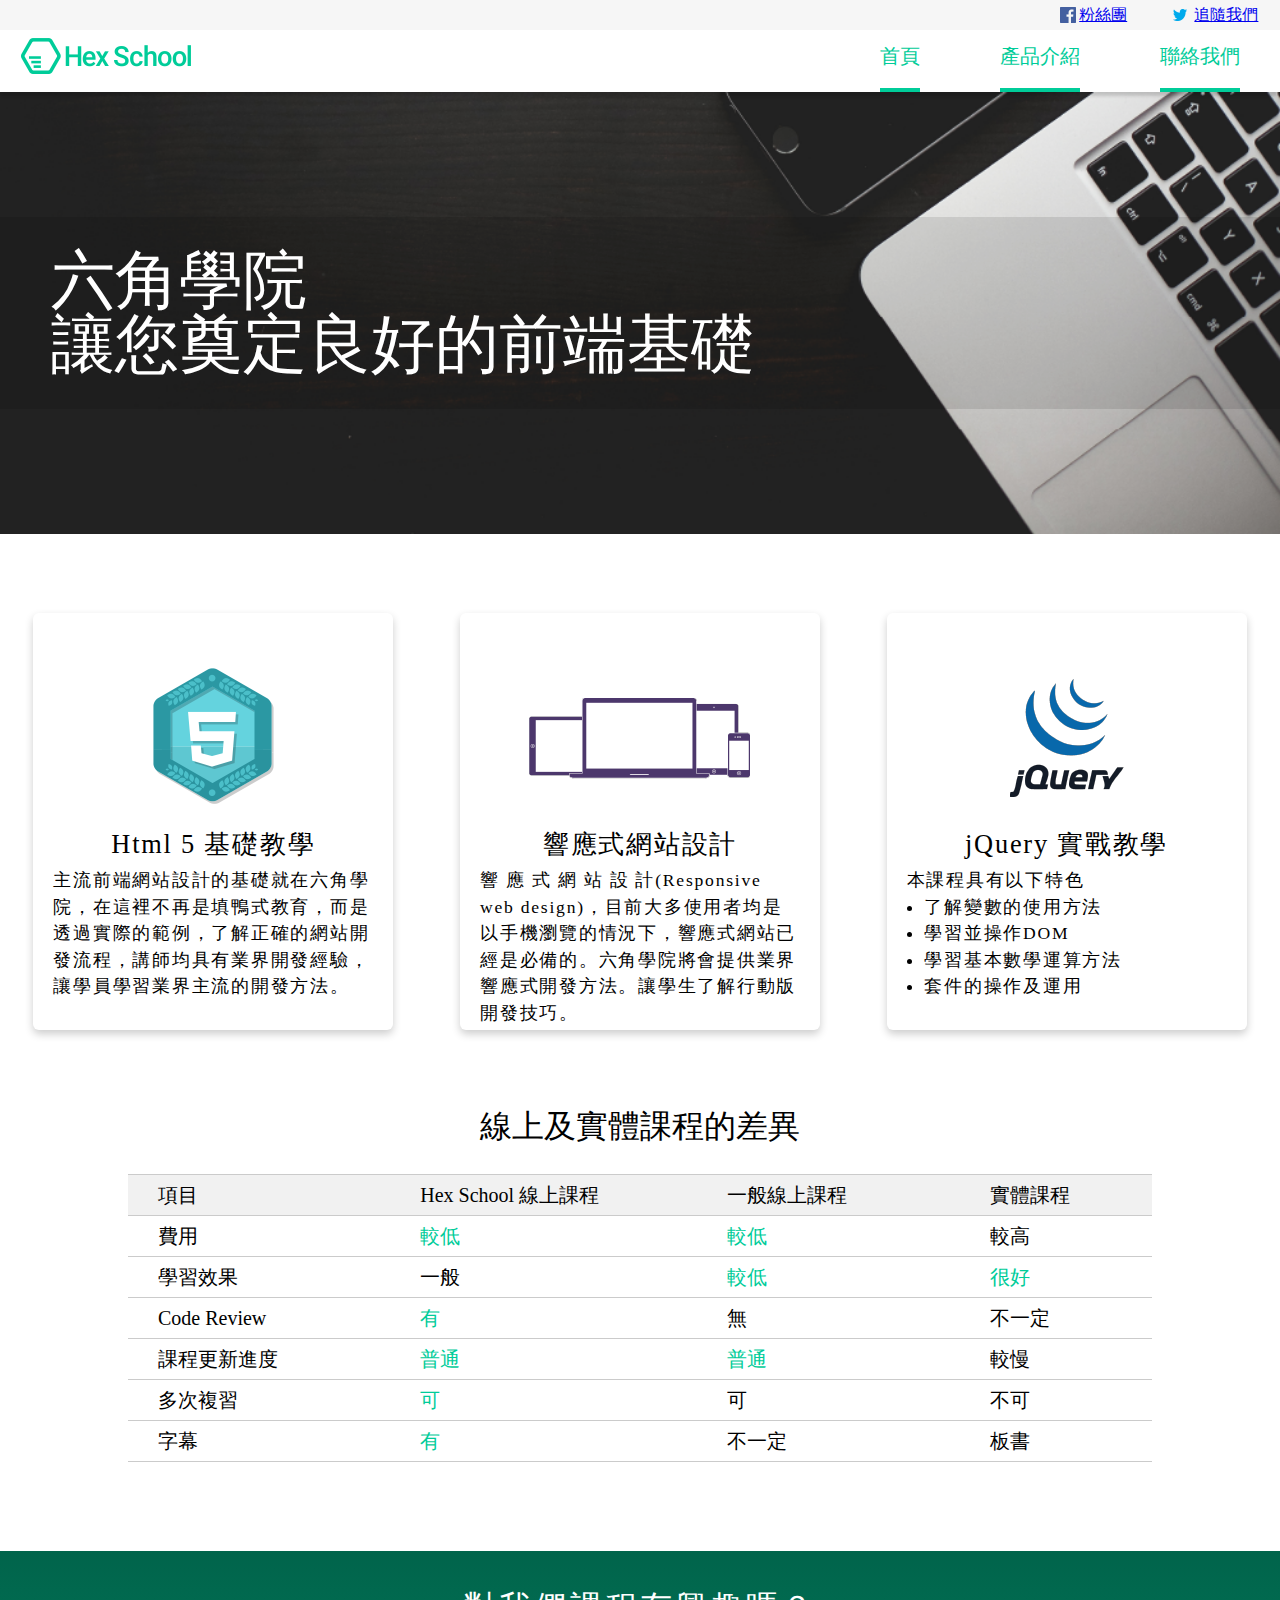
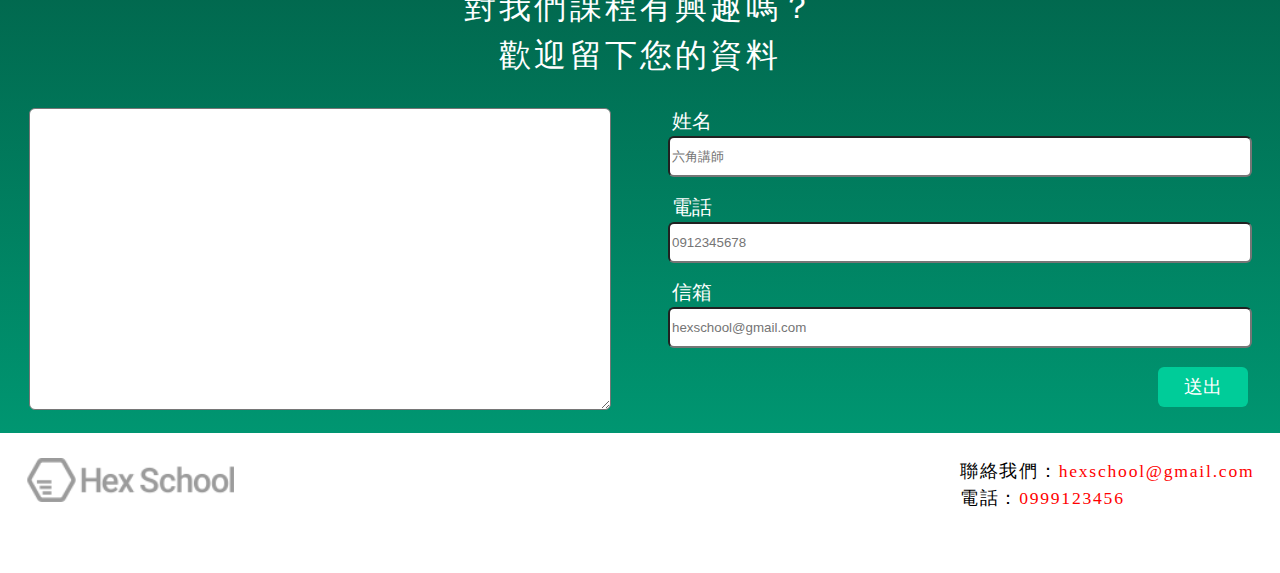
==== commit fbe465f7: "" ====
--- a/HTMLCSSweb/index.html
+++ b/HTMLCSSweb/index.html
@@ -10,12 +10,10 @@
     <div class="wrapper">
         <div class="content">
             <div class="navbartop">
-                <span style="float: right;">
-                    <ul class="navtop_li_padding">
-                        <li class="navtop_li"><a href="#"><img src="./img/facebookIcon.png"><p>粉絲團</p></a></li>
-                        <li class="navtop_li"><a href="#"><img src="./img/twitterIcon.png"><p>追蹤我們</p></a></li>
-                    </ul>
-                </span>
+                <ul class="navtop_ul">
+                    <li class="navtop_li"><a href="#" class="navtop_li_a"><img src="./img/facebookIcon.png"><p>粉絲團</p></a></li>
+                    <li class="navtop_li"><a href="#" class="navtop_li_a"><img src="./img/twitterIcon.png"><p>追隨我們</p></a></li>
+                </ul>
             </div>
             <div class="navbar">
                 <span class="nav_content_center">
--- a/HTMLCSSweb/css/style.css
+++ b/HTMLCSSweb/css/style.css
@@ -60,24 +60,44 @@
 .border-radius{
     border-radius: 6px
 }
-
-/*---------------------------------------- nav ----------------------------------------*/
+.blockmarginbuttom{
+    margin-bottom: 7vw;
+}
+.contentblock{
+    text-align: center;
+    display: grid;
+}
+
+/*---------------------------------------- navtop ----------------------------------------*/
 .navbartop{
     height: 30px;
     background-color: #f6f6f6;
-}
+    display: grid;
+}
+.navtop_ul{
+    display: grid;
+    grid-template-columns: repeat(2, 120px);
+    justify-content: end;
+    align-items: center; 
+}
+.navtop_li{
+    margin: auto;
+    display: grid;
+}
+.navtop_li_a{
+    display: grid;
+    grid-template-columns: 20% 80%;
+}
+.navtop_li_a *{
+    padding: 0 8px;
+}
+/*---------------------------------------- nav ----------------------------------------*/
 .navbar{
     height: 62px;
-}
-.navbar *, .navbartop *{
-    display: inline;
 }
 .nav_content_center > ul{
     display: flex;
     align-items: center;
-}
-.navtop_li_padding > li{
-    padding: 0px 0.5em;
 }
 .nav_li_padding > li{
     font-size: 1.25em;
@@ -96,9 +116,6 @@
     height: 4px;
     width: 100%;
     background-color: #00cc99;
-}
-.blockmarginbuttom{
-    margin-bottom: 7vw;
 }
 
 /*---------------------------------------- front img ----------------------------------------*/
@@ -127,10 +144,6 @@
     font-size: 4em;
     font-weight: 400;
 }
-.contentblock{
-    text-align: center;
-    display: grid;
-}
 
 /*---------------------------------------- block 1 ----------------------------------------*/
 .block1_ul{
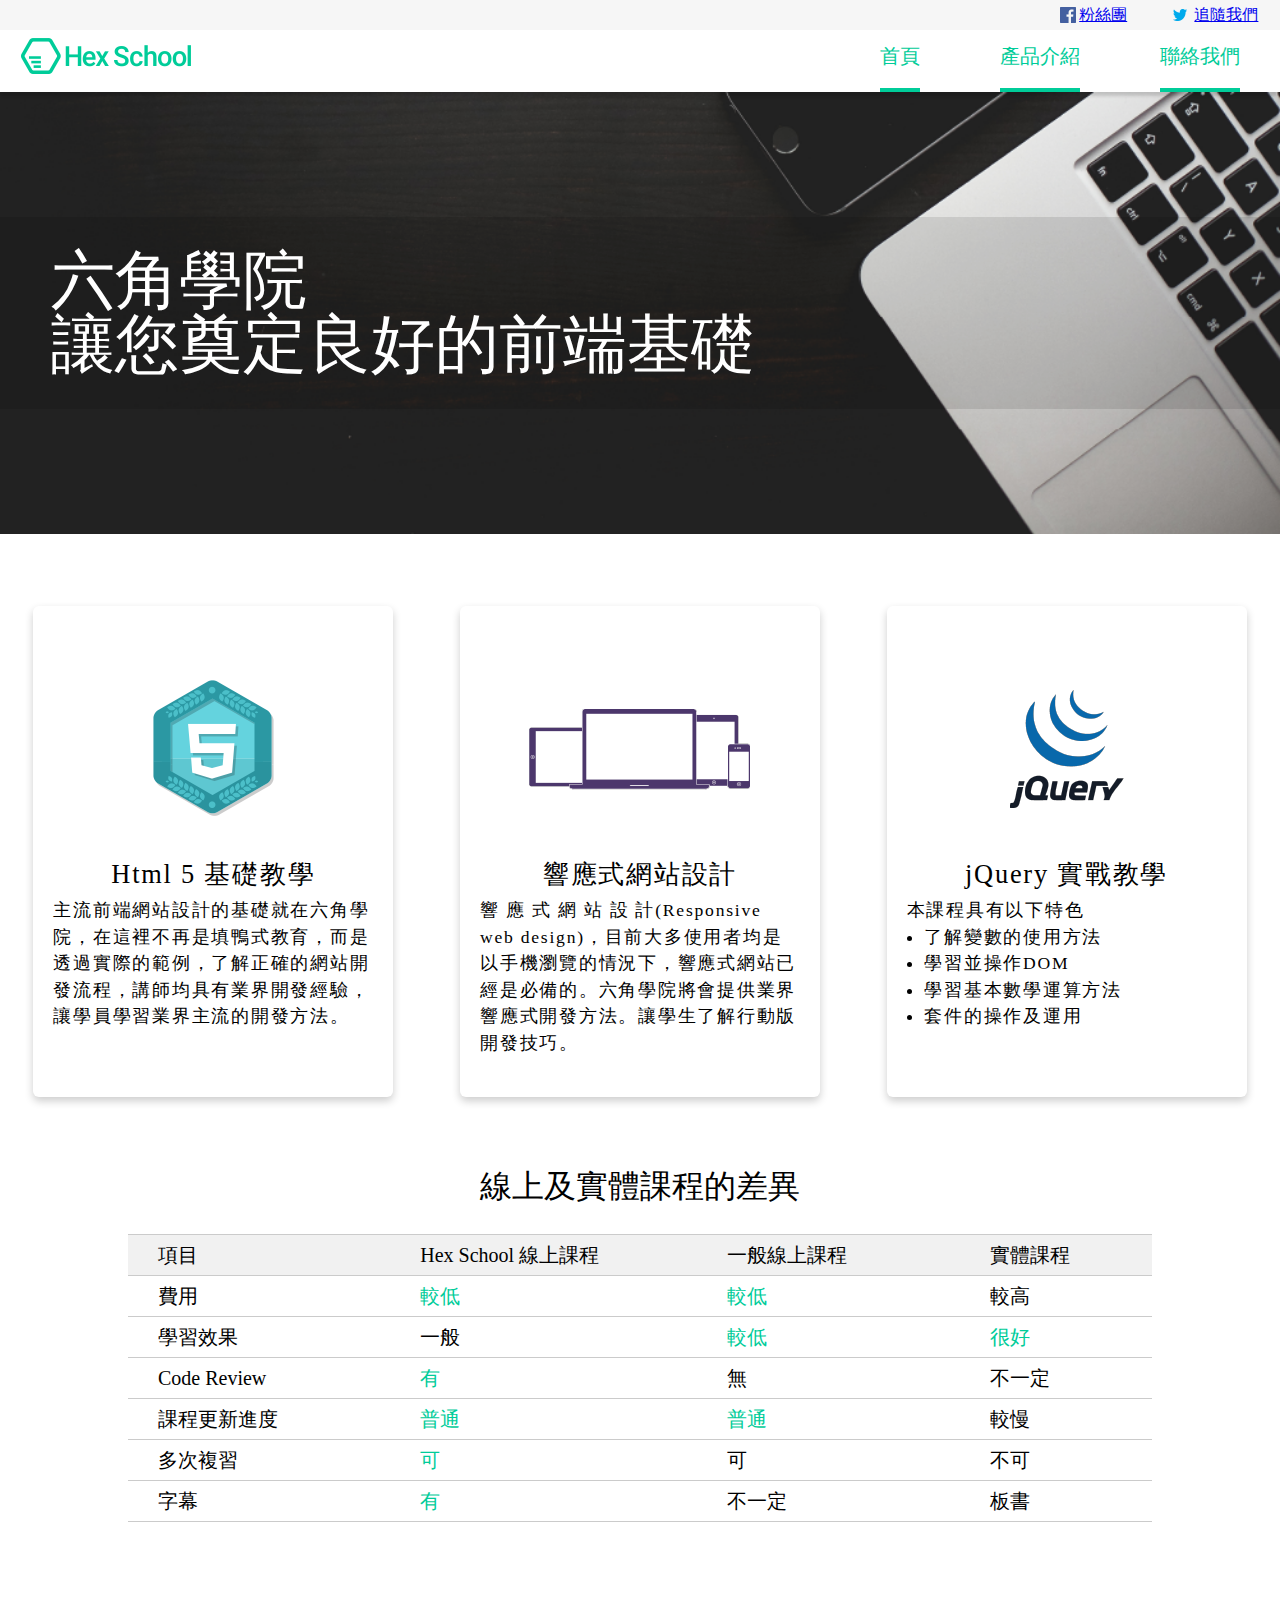
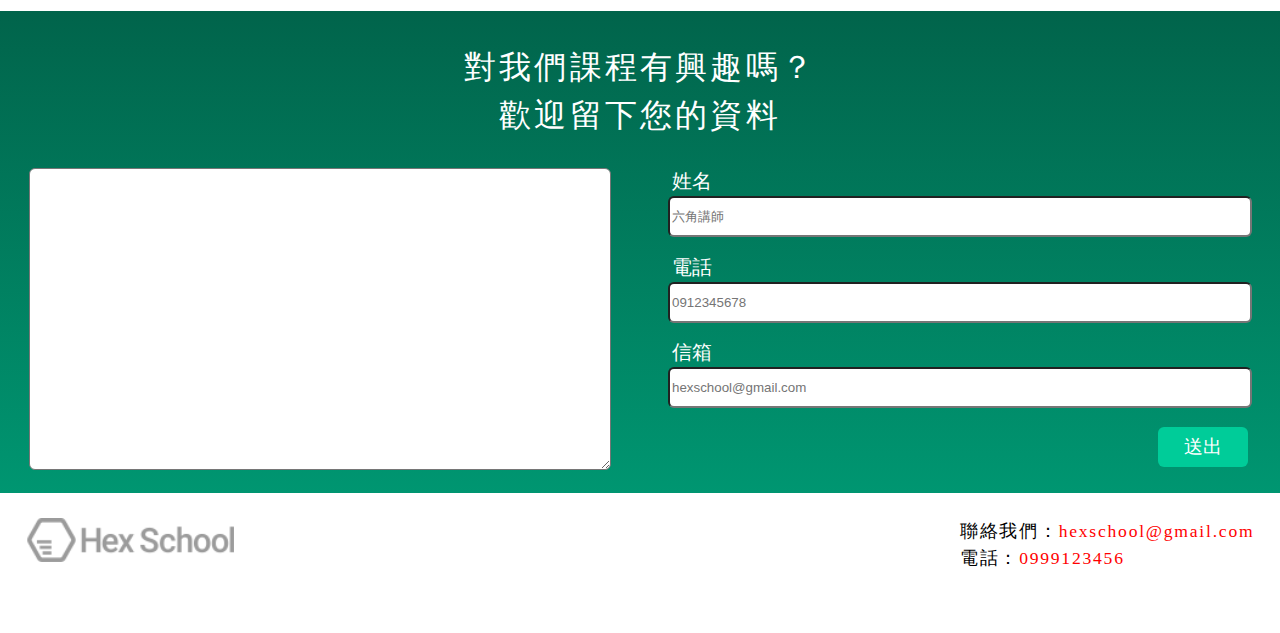
==== commit a583c17a: "block1 card hover" ====
--- a/HTMLCSSweb/index.html
+++ b/HTMLCSSweb/index.html
@@ -50,12 +50,18 @@
                             <h2 class="block1_ul_title">Html 5 基礎教學</h2>
                             <p>主流前端網站設計的基礎就在六角學院，在這裡不再是填鴨式教育，而是透過實際的範例，了解正確的網站開發流程，講師均具有業界開發經驗，讓學員學習業界主流的開發方法。</p>
                         </div>
+                        <div class="block1_ul_content_hovercontent border-radius">
+                            <h2>Learn more</h2>
+                        </div>
                     </li>
                     <li class="card border-radius">
                         <img src="./img/rwd.png" class="cardimg">
                         <div class="block1_ul_content">
                             <h2 class="block1_ul_title">響應式網站設計</h2>
                             <p>響 應 式 網 站 設 計(Responsive web design)，目前大多使用者均是以手機瀏覽的情況下，響應式網站已經是必備的。六角學院將會提供業界響應式開發方法。讓學生了解行動版開發技巧。</p>
+                        </div>
+                        <div class="block1_ul_content_hovercontent border-radius">
+                            <h2>Learn more</h2>
                         </div>
                     </li>
                     <li class="card border-radius">
@@ -69,6 +75,9 @@
                                 <li><p>學習基本數學運算方法</p></li>
                                 <li><p>套件的操作及運用</p></li>
                             </ul>
+                        </div>
+                        <div class="block1_ul_content_hovercontent border-radius">
+                            <h2>Learn more</h2>
                         </div>
                     </li>
                 </ul>
--- a/HTMLCSSweb/css/style.css
+++ b/HTMLCSSweb/css/style.css
@@ -151,7 +151,6 @@
     justify-self: center;
     display: grid;
     grid-template-columns: repeat(3, 1fr);
-    grid-auto-rows: minmax(100px, auto);
 }
 .card {
     align-self: center; 
@@ -159,7 +158,8 @@
     display: grid;
     grid-auto-rows: 50%;
     width: 75%;
-    height: 85%;
+    height: 90%;
+    /* height: auto; */
     padding: 40px 20px ;
     box-shadow: 0 4px 8px 0 rgba(0,0,0,0.2);
 }
@@ -183,6 +183,39 @@
 .jqueryul>li{
     margin-left: 1em;
     list-style-type:disc;
+}
+.block1_ul_content_hovercontent{
+    display: flex;
+    flex-direction: column;
+    justify-content: center;
+    align-items: center;
+    background-color: rgba(31, 31, 31, 0.85);
+    height: 200%;
+    width: 100%;
+    opacity: 0;
+    transform: translateY(-100%);
+    transition: all 0.3s ease;
+    cursor:pointer;
+}
+.block1_ul_content_hovercontent *{
+    transform: translateY(-70px);
+    transition: all 0.3s ease;
+    opacity: 0;
+}
+.block1_ul_content_hovercontent > h2{
+    color: white;
+    font-size: 2.5em;
+    font-weight: 600;
+    letter-spacing: 0.1em;
+    line-height: 1.5em;
+}
+.card:hover .block1_ul_content_hovercontent{
+    opacity: 1;
+}
+
+.card:hover .block1_ul_content_hovercontent *{
+    opacity: 1;
+    transform: translateY(0);
 }
 
 /*---------------------------------------- block 2 ----------------------------------------*/
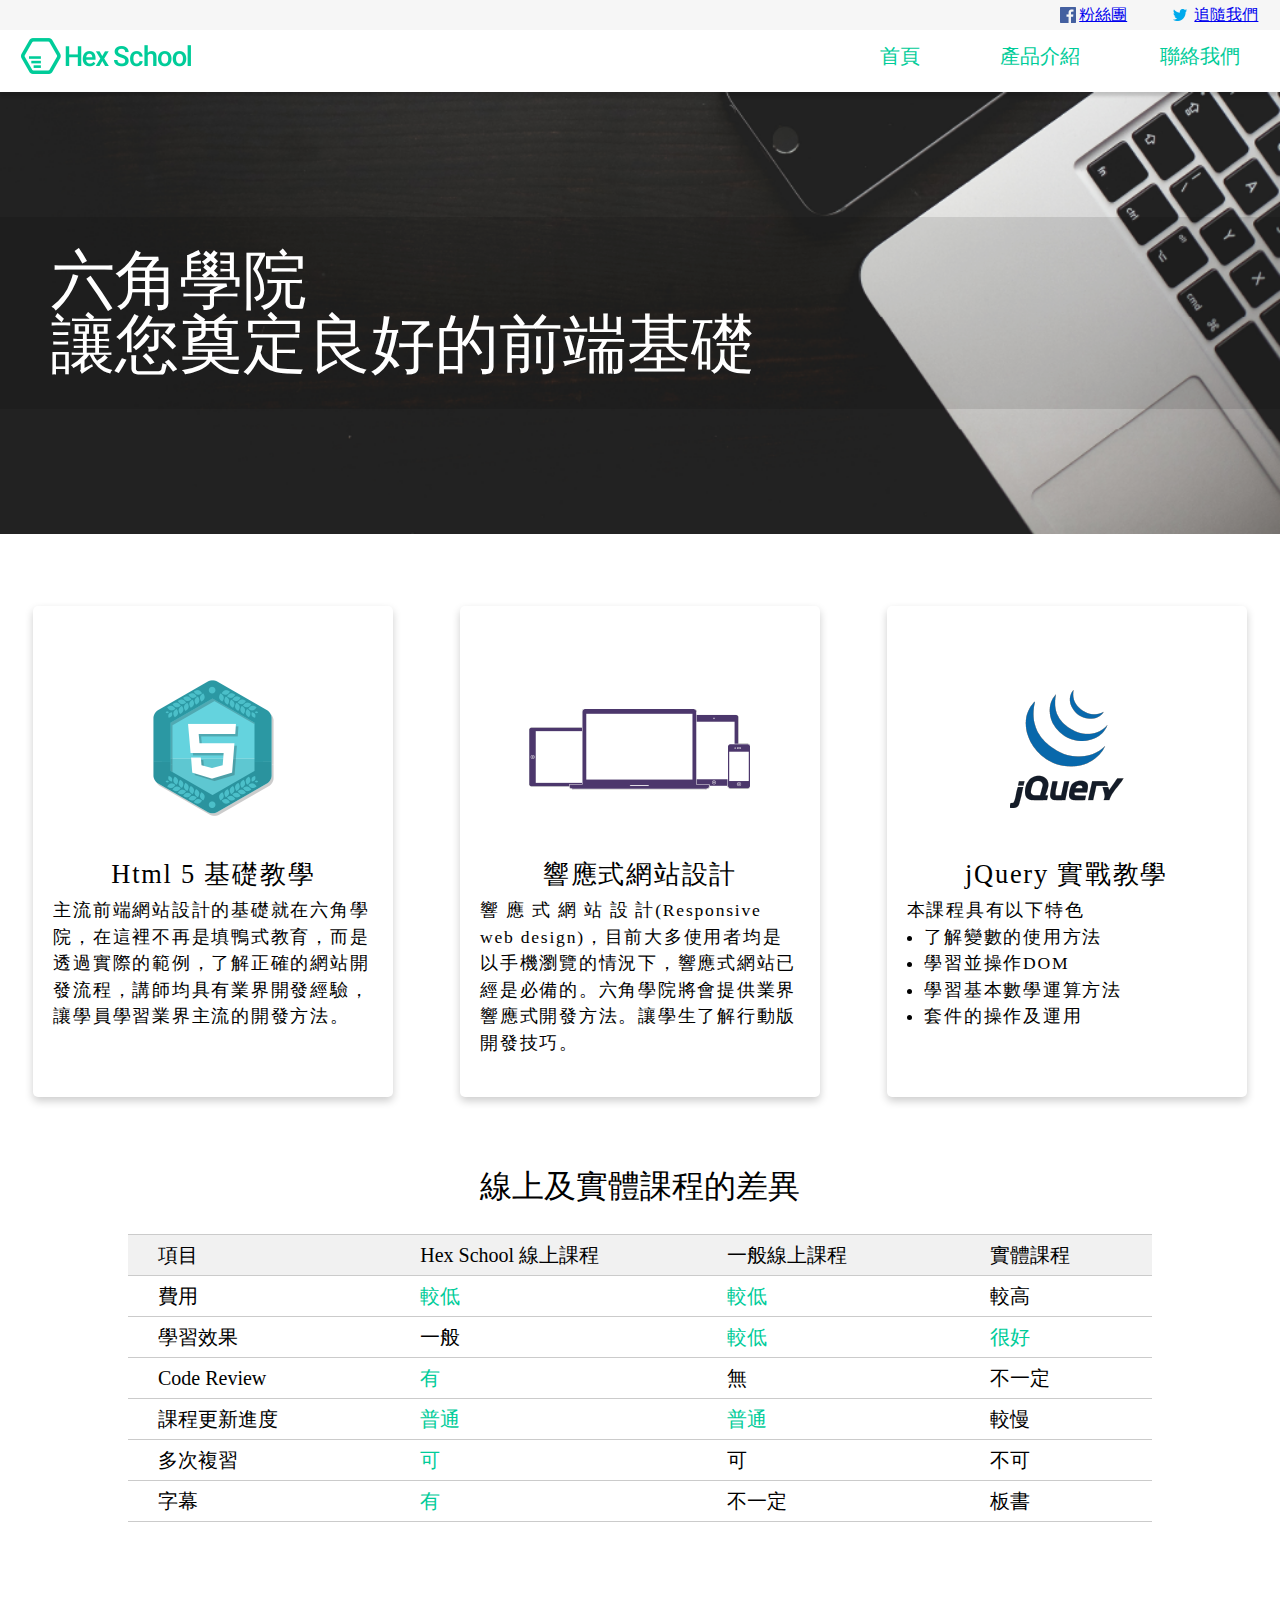
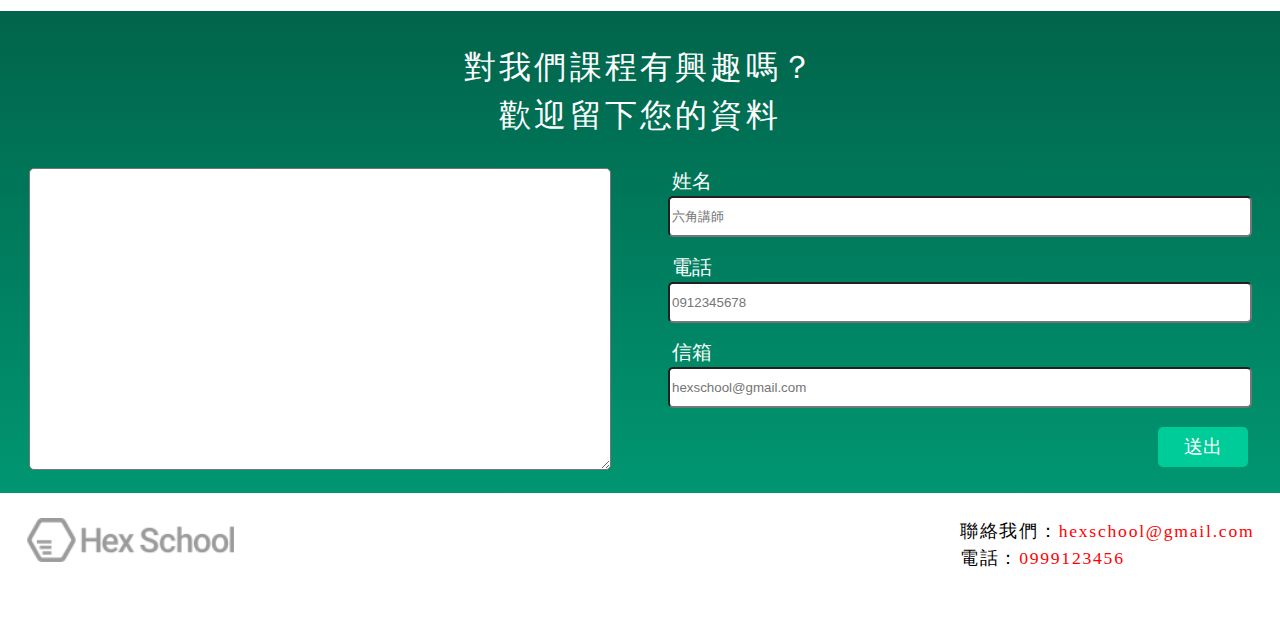
==== commit f5e5d3e0: "" ====
--- a/HTMLCSSweb/index.html
+++ b/HTMLCSSweb/index.html
@@ -17,7 +17,9 @@
             </div>
             <div class="navbar">
                 <span class="nav_content_center">
-                    <img src="./img/logo.png">
+                    <a href="">
+                        <img src="./img/logo.png">
+                    </a>
                 </span>
                 <span style="float: right;" class="nav_content_center">
                     <ul class="nav_li_padding">
--- a/HTMLCSSweb/css/style.css
+++ b/HTMLCSSweb/css/style.css
@@ -58,7 +58,7 @@
     padding-bottom: 50px; /*避免文字超出瀏覽器時，內容區塊不會和footer打架*/
 }
 .border-radius{
-    border-radius: 6px
+    border-radius: 5px
 }
 .blockmarginbuttom{
     margin-bottom: 7vw;
@@ -107,11 +107,17 @@
     color: #00cc99;
     text-decoration:none;
 }
+.underline{
+    opacity: 1;
+    height: 4px;
+    width: 100%;
+}
 .nav_li>a:hover{
     color: rgb(161, 223, 199);
 }
-.underline{
-    display: block;
+.nav_li>a:hover .underline{
+    opacity: 1;
+    transition: all 0.1s ease;
     transform:translate(0px, 22px);
     height: 4px;
     width: 100%;
